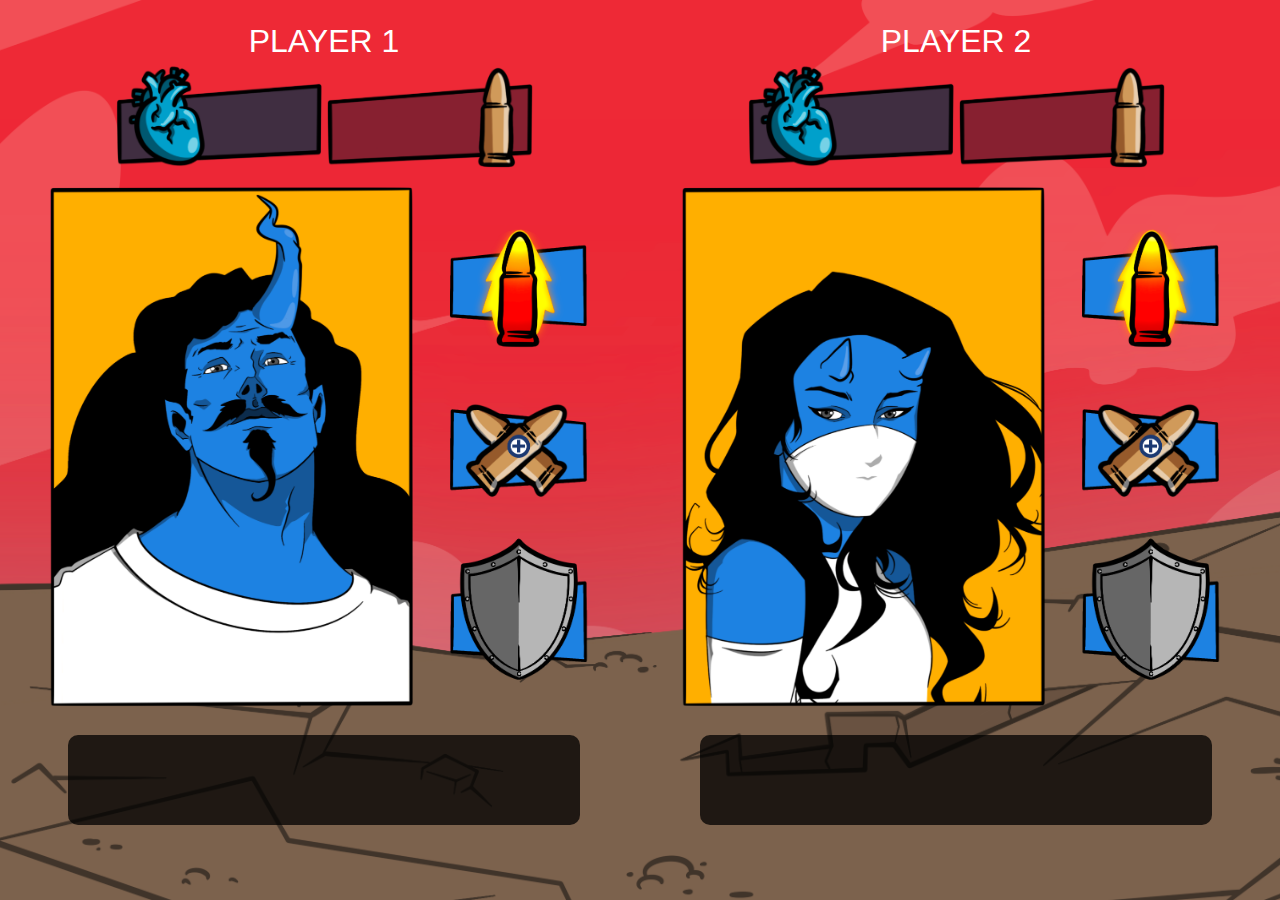
==== DemonDuel/DemonDuel.html @ 640f12e0 "Maquetado completo" ====
<!DOCTYPE html>
<html lang="en">
<head>
    <meta charset="UTF-8">
    <meta http-equiv="X-UA-Compatible" content="IE=edge">
    <meta name="viewport" content="width=device-width, initial-scale=1.0">
    <link rel="stylesheet" href="CSS/styles.css">
    <title>Document</title>
</head>
<body>
    <!-- <div id="pickCharacterBlock"> 
        <div class="pickCharacter"> 
            <div class="players"> 
                <div class="characters"> 
                    <p class="titlePlayer">PLAYER 1</p>
                    <img class="character" src="../Images/2_Character1.PNG" alt="Character 1">
                    <img class="character" src="../Images/2_Character2.PNG" alt="Character 2">
                    <img class="character" src="../Images/2_Character3.PNG" alt="Character 3">
                </div>
                
            </div> 
            <div class="players">
                <div class="characters"> 
                    <p class="titlePlayer">PLAYER 2</p>
                    <img class="character" src="../Images/2_Character1.PNG" alt="Character 1">
                    <img class="character" src="../Images/2_Character2.PNG" alt="Character 2">
                    <img class="character" src="../Images/2_Character3.PNG" alt="Character 3">
                </div>
            </div> 
        </div>
        <button class="goDuel" type="button" name="duel">DUEL</button>
    </div> -->
    
    <div id="duelBlock" class="duel"> 
        <div class = "playerBox"> 
            <div> 
                <p class="titlePlayerDuel">PLAYER 1</p>
            </div>
            <div class="propertiesDiv"> 
                <img class = "propertiesNow" src="../Images/3_PropertiesNow.PNG" alt="Player 1 Status">
            </div>
            <div class="flexDuel" >
                <div class="characterDiv"> 
                    <img class="characterDuel" src="../Images/3.1.1.PNG" alt="Player 1 Character">
                </div> 
                <div class="duelOptions">
                    <img class="duelButton" src="../Images/3_Fire.PNG" alt="Fire Button">
                    <img class="duelButton" src="../Images/3_Load.PNG" alt="Load Button">
                    <img class="duelButton" src="../Images/3_Shield.PNG" alt="Shield Button">
                </div> 
            </div>
            <div class="log" > 
            </div>
        </div>

        <div class = "playerBox">
            <div>
                <p class="titlePlayerDuel">PLAYER 2</p>
            </div>
            <div class="propertiesDiv">
                <img class="propertiesNow" src="../Images/3_PropertiesNow.PNG" alt="Player 2 Status">
            </div>
            <div class="flexDuel">
                <div class="characterDiv"> 
                    <img class="characterDuel" src="../Images/3.3.1.PNG" alt="Player 2 Character">
                </div> 
                <div class="duelOptions"> 
                    <img class="duelButton" src="../Images/3_Fire.PNG" alt="Fire Button">
                    <img class="duelButton" src="../Images/3_Load.PNG" alt="Load Button">
                    <img class="duelButton" src="../Images/3_Shield.PNG" alt="Shield Button">
                </div> 
            </div>
            <div class = "log"> 
            </div>
        </div>
    </div>
</body>
</html>
---- DemonDuel/CSS/styles.css ----
body {
    background-image: url("../../Images/DD_Duel_Screen.png");
    background-repeat: no-repeat;
    background-size: 100%;
    position: relative;
   }

.pickCharacter {
    display: flex;
    justify-content: space-around;
    align-items: center; 
    margin-top: 4%;
}   

.characters {
    display: flex;
    flex-direction: column;
    justify-content: space-around;
    background-color: rgba(220, 54, 54, 0.772);
    -webkit-box-shadow: 0px 0px 22px 0px rgba(0,0,0,0.75);
    -moz-box-shadow: 0px 0px 22px 0px rgba(0,0,0,0.75);
    box-shadow: 0px 0px 22px 0px rgba(0,0,0,0.75);
    padding-left: 10px;
    padding-right: 10px;
    padding-bottom: 10px;
    width: 80%;
    margin: auto;
    margin-bottom: 20px;
}

.titlePlayer {
    color: white;
    font-size: 150%;
    padding-top: 5%;
    margin: auto;
    font-family: Impact, Haettenschweiler, 'Arial Narrow Bold', sans-serif;
}

.character {
    width: 90%;
    margin: auto;
    height: auto;
    transition: all 0.2s ease-in-out;
}

.character:hover {
    transform: scale(1.1);
}

.character:active {
    transform: scale(0.9);
}

.goDuel {
    background-color: #3d2f40;
    color: white;
    width: 25vw;
    height: 5vh;
    margin-top: 2%;
    border-radius: 10px;
    font-family: Impact, Haettenschweiler, 'Arial Narrow Bold', sans-serif;
    font-size: 130%;
    text-decoration: none;
    margin: auto;
    margin-bottom: 20px;
    display: flex;
    justify-content: center;
    align-items: center;
    -webkit-box-shadow: 0px 0px 22px 0px rgba(255,255,255,1);
    -moz-box-shadow: 0px 0px 22px 0px rgba(255,255,255,1);
    box-shadow: 0px 0px 22px 0px rgba(255,255,255,1);
    transition: all 0.2s ease-in-out;
}

.goDuel:hover {
    transform: scale(1.1);
}

.goDuel:active {
    transform: scale(0.9);
}

.duel {
    display: flex;
    justify-content: center;
    align-items: center;
}

.playerBox {
    padding: 15px;
    /* border-right: 3px solid rgba(17, 46, 92, 0.547); */
}

.duelPlayer {
    display: flex;
    justify-content: center;
    align-items: center;
}

.titlePlayerDuel {
    color: white;
    font-size: 200%;
    text-align: center;
    margin: auto;
    font-family: Impact, Haettenschweiler, 'Arial Narrow Bold', sans-serif;
}

.propertiesDiv {
    display: flex;
    justify-content: center;
}

.propertiesNow {
    width: 35vw;
    height: auto;
    margin: auto;
    
}

.flexDuel {
    display: flex;
    justify-content: space-between;
    align-items: center; 
    margin: auto
}

.characterDiv {
    display: flex;
    justify-content: center;
}

.characterDuel {
    width: 90%;
    height: auto;
    margin-right: 0px;
}

.duelOptions{
    display: flex;
    flex-direction: column;
}

.duelButton {
    width: 85%;
    height: auto;
    transition: all 0.2s ease-in-out;
}

.duelButton:hover {
    transform: scale(1.1);
}

.duelButton:active {
    transform: scale(0.9);
}

.log {
    background-color: #000000bf;
    width: 40vw;
    height: 10vh;
    margin: auto;
    margin-top: 4%;
    margin-bottom: 7%;
    border-radius: 10px;
}
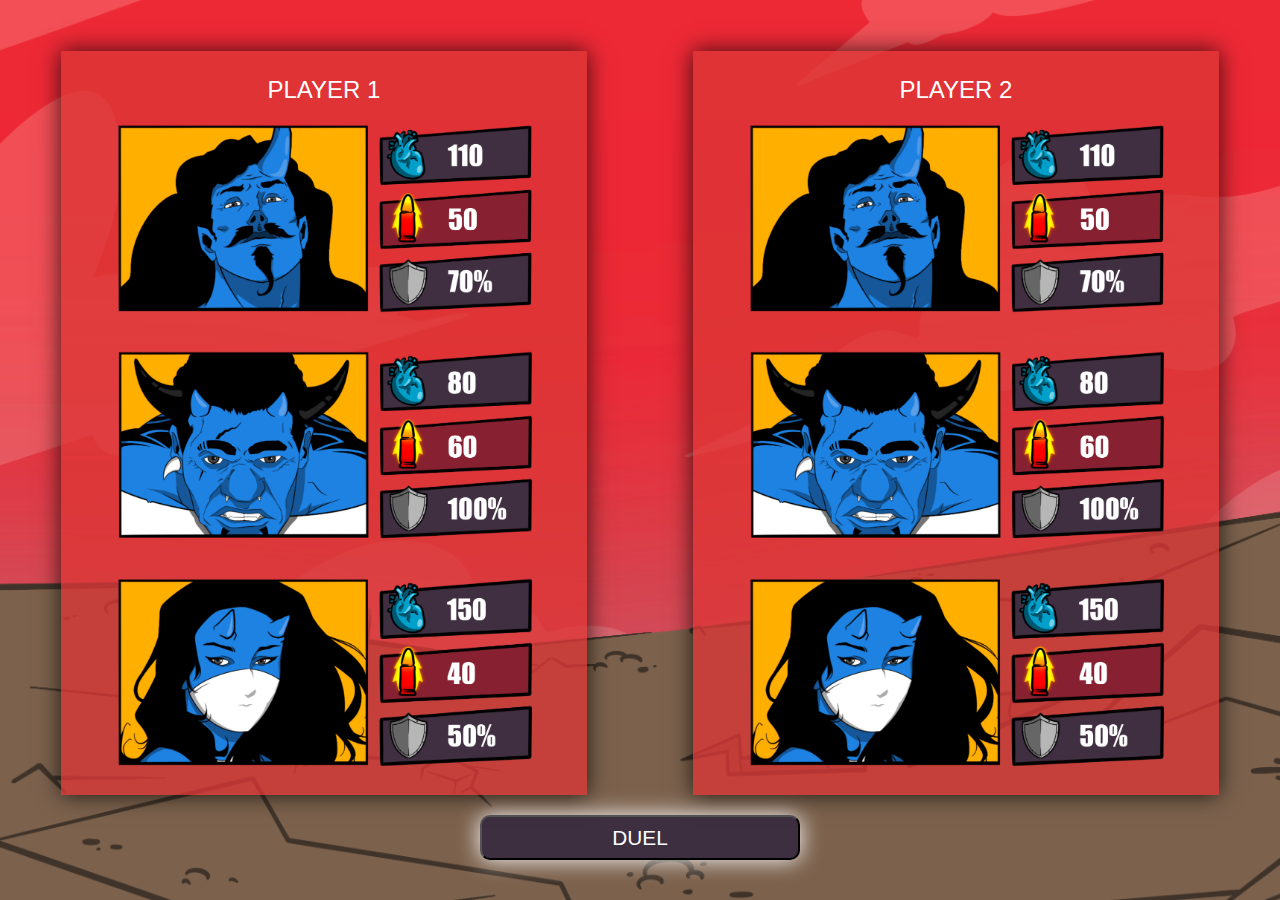
==== commit c648ba42: "maquetado completo + selector personaje depurado" ====
--- a/DemonDuel/DemonDuel.html
+++ b/DemonDuel/DemonDuel.html
@@ -7,31 +7,31 @@
     <link rel="stylesheet" href="CSS/styles.css">
     <title>Document</title>
 </head>
-<body>
-    <!-- <div id="pickCharacterBlock"> 
+<body id="bodyBlock">
+    <div id="pickCharacterBlock"> 
         <div class="pickCharacter"> 
             <div class="players"> 
                 <div class="characters"> 
                     <p class="titlePlayer">PLAYER 1</p>
-                    <img class="character" src="../Images/2_Character1.PNG" alt="Character 1">
-                    <img class="character" src="../Images/2_Character2.PNG" alt="Character 2">
-                    <img class="character" src="../Images/2_Character3.PNG" alt="Character 3">
+                    <img id="demon1P1" class="character" src="../Images/2_Character1.PNG" alt="Character 1">
+                    <img id="demon2P1" class="character" src="../Images/2_Character2.PNG" alt="Character 2">
+                    <img id="demon3P1" class="character" src="../Images/2_Character3.PNG" alt="Character 3">
                 </div>
                 
             </div> 
             <div class="players">
                 <div class="characters"> 
                     <p class="titlePlayer">PLAYER 2</p>
-                    <img class="character" src="../Images/2_Character1.PNG" alt="Character 1">
-                    <img class="character" src="../Images/2_Character2.PNG" alt="Character 2">
-                    <img class="character" src="../Images/2_Character3.PNG" alt="Character 3">
+                    <img id="demon1P2" class="character" src="../Images/2_Character1.PNG" alt="Character 1">
+                    <img id="demon2P2" class="character" src="../Images/2_Character2.PNG" alt="Character 2">
+                    <img id="demon3P2" class="character" src="../Images/2_Character3.PNG" alt="Character 3">
                 </div>
             </div> 
         </div>
-        <button class="goDuel" type="button" name="duel">DUEL</button>
-    </div> -->
+        <button id="goDuel" class="goDuel" type="button" name="duel">DUEL</button>
+    </div>
     
-    <div id="duelBlock" class="duel"> 
+    <!-- <div id="duelBlock" class="duel"> 
         <div class = "playerBox"> 
             <div> 
                 <p class="titlePlayerDuel">PLAYER 1</p>
@@ -41,7 +41,7 @@
             </div>
             <div class="flexDuel" >
                 <div class="characterDiv"> 
-                    <img class="characterDuel" src="../Images/3.1.1.PNG" alt="Player 1 Character">
+                    <img id="imgDemonPlayer1" class="characterDuel" src="../Images/3.1.1.PNG" alt="Player 1 Character">
                 </div> 
                 <div class="duelOptions">
                     <img class="duelButton" src="../Images/3_Fire.PNG" alt="Fire Button">
@@ -62,7 +62,7 @@
             </div>
             <div class="flexDuel">
                 <div class="characterDiv"> 
-                    <img class="characterDuel" src="../Images/3.3.1.PNG" alt="Player 2 Character">
+                    <img id="imgDemonPlayer2" class="characterDuel" src="../Images/3.1.1.PNG" alt="Player 2 Character">
                 </div> 
                 <div class="duelOptions"> 
                     <img class="duelButton" src="../Images/3_Fire.PNG" alt="Fire Button">
@@ -73,6 +73,7 @@
             <div class = "log"> 
             </div>
         </div>
-    </div>
+    </div> -->
+    <script src="/DemonDuel/JS/javascript.js"></script>
 </body>
 </html>--- a/DemonDuel/CSS/styles.css
+++ b/DemonDuel/CSS/styles.css
@@ -41,6 +41,12 @@
     margin: auto;
     height: auto;
     transition: all 0.2s ease-in-out;
+}
+
+.characterSelected {
+    -webkit-box-shadow: 0px 0px 22px 0px rgba(255,255,255,1);
+    -moz-box-shadow: 0px 0px 22px 0px rgba(255,255,255,1);
+    box-shadow: 0px 0px 22px 0px rgba(255,255,255,1);
 }
 
 .character:hover {
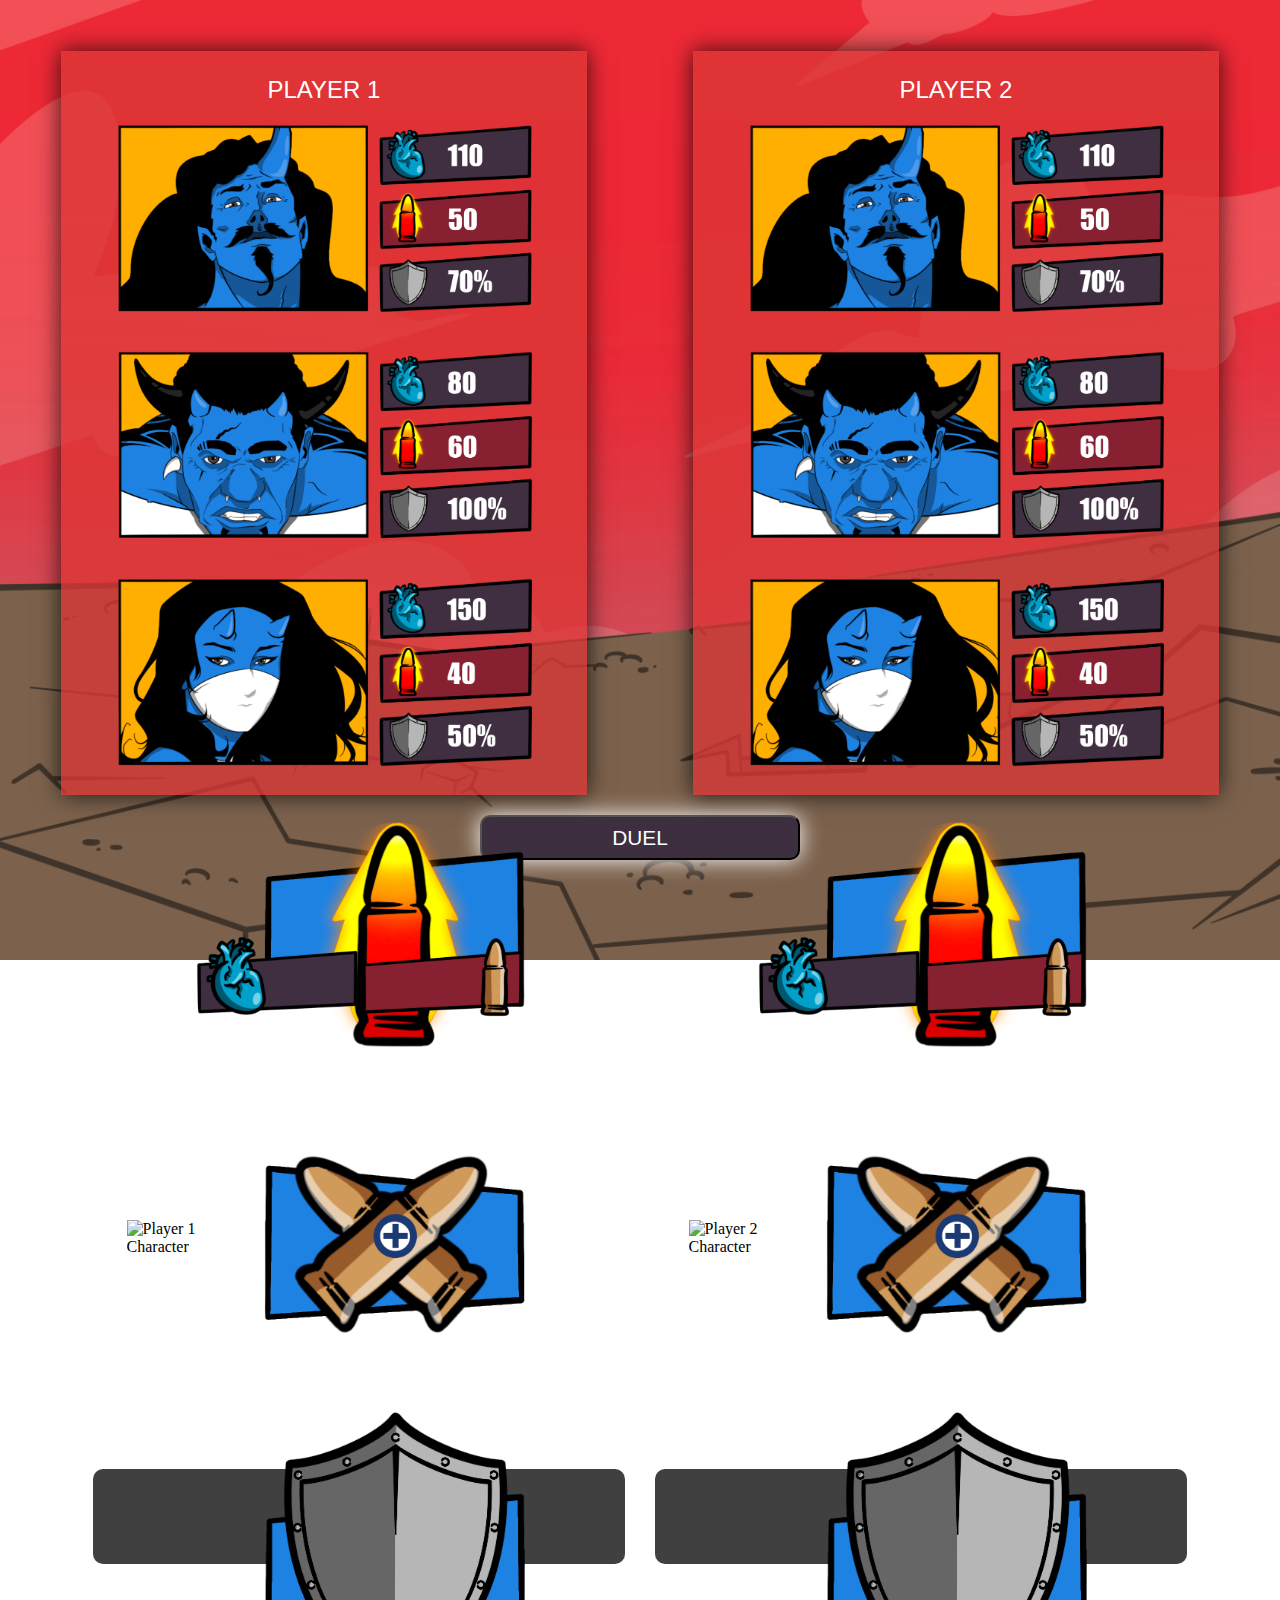
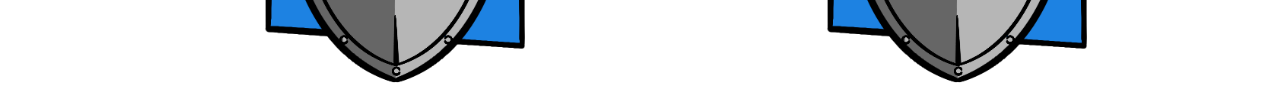
==== commit 434a1b26: "MVP - code depu." ====
--- a/DemonDuel/DemonDuel.html
+++ b/DemonDuel/DemonDuel.html
@@ -1,79 +1,152 @@
 <!DOCTYPE html>
 <html lang="en">
-<head>
-    <meta charset="UTF-8">
-    <meta http-equiv="X-UA-Compatible" content="IE=edge">
-    <meta name="viewport" content="width=device-width, initial-scale=1.0">
-    <link rel="stylesheet" href="CSS/styles.css">
+  <head>
+    <meta charset="UTF-8" />
+    <meta http-equiv="X-UA-Compatible" content="IE=edge" />
+    <meta name="viewport" content="width=device-width, initial-scale=1.0" />
+    <link rel="stylesheet" href="CSS/styles.css" />
     <title>Document</title>
-</head>
-<body id="bodyBlock">
-    <div id="pickCharacterBlock"> 
-        <div class="pickCharacter"> 
-            <div class="players"> 
-                <div class="characters"> 
-                    <p class="titlePlayer">PLAYER 1</p>
-                    <img id="demon1P1" class="character" src="../Images/2_Character1.PNG" alt="Character 1">
-                    <img id="demon2P1" class="character" src="../Images/2_Character2.PNG" alt="Character 2">
-                    <img id="demon3P1" class="character" src="../Images/2_Character3.PNG" alt="Character 3">
-                </div>
-                
-            </div> 
-            <div class="players">
-                <div class="characters"> 
-                    <p class="titlePlayer">PLAYER 2</p>
-                    <img id="demon1P2" class="character" src="../Images/2_Character1.PNG" alt="Character 1">
-                    <img id="demon2P2" class="character" src="../Images/2_Character2.PNG" alt="Character 2">
-                    <img id="demon3P2" class="character" src="../Images/2_Character3.PNG" alt="Character 3">
-                </div>
-            </div> 
+  </head>
+  <body id="bodyBlock">
+    <div id="pickCharacterBlock">
+      <div class="pickCharacter">
+        <div class="players">
+          <div class="characters">
+            <p class="titlePlayer">PLAYER 1</p>
+            <img
+              id="demon1P1"
+              class="character"
+              src="../Images/2_Character1.PNG"
+              alt="Character 1"
+            />
+            <img
+              id="demon2P1"
+              class="character"
+              src="../Images/2_Character2.PNG"
+              alt="Character 2"
+            />
+            <img
+              id="demon3P1"
+              class="character"
+              src="../Images/2_Character3.PNG"
+              alt="Character 3"
+            />
+          </div>
         </div>
-        <button id="goDuel" class="goDuel" type="button" name="duel">DUEL</button>
+        <div class="players">
+          <div class="characters">
+            <p class="titlePlayer">PLAYER 2</p>
+            <img
+              id="demon1P2"
+              class="character"
+              src="../Images/2_Character1.PNG"
+              alt="Character 1"
+            />
+            <img
+              id="demon2P2"
+              class="character"
+              src="../Images/2_Character2.PNG"
+              alt="Character 2"
+            />
+            <img
+              id="demon3P2"
+              class="character"
+              src="../Images/2_Character3.PNG"
+              alt="Character 3"
+            />
+          </div>
+        </div>
+      </div>
+      <button id="goDuel" class="goDuel" type="button" name="duel">DUEL</button>
     </div>
-    
-    <!-- <div id="duelBlock" class="duel"> 
-        <div class = "playerBox"> 
-            <div> 
-                <p class="titlePlayerDuel">PLAYER 1</p>
-            </div>
-            <div class="propertiesDiv"> 
-                <img class = "propertiesNow" src="../Images/3_PropertiesNow.PNG" alt="Player 1 Status">
-            </div>
-            <div class="flexDuel" >
-                <div class="characterDiv"> 
-                    <img id="imgDemonPlayer1" class="characterDuel" src="../Images/3.1.1.PNG" alt="Player 1 Character">
-                </div> 
-                <div class="duelOptions">
-                    <img class="duelButton" src="../Images/3_Fire.PNG" alt="Fire Button">
-                    <img class="duelButton" src="../Images/3_Load.PNG" alt="Load Button">
-                    <img class="duelButton" src="../Images/3_Shield.PNG" alt="Shield Button">
-                </div> 
-            </div>
-            <div class="log" > 
-            </div>
+
+    <div id="duelBlock" class="duel">
+      <div class="playerBox">
+        <div>
+          <p class="titlePlayerDuel">PLAYER 1</p>
         </div>
+        <div class="propertiesDiv">
+          <p id="healthP1" class="propertiesStyle"></p>
+          <p id="ammoP1" class="propertiesStyle"></p>
+        </div>
+        <div class="flexDuel">
+          <div class="characterDiv">
+            <img
+              id="imgDemonPlayer1"
+              class="characterDuel"
+              src=""
+              alt="Player 1 Character"
+            />
+          </div>
+          <div class="duelOptions">
+            <img
+              id="fireP1"
+              class="duelButton"
+              src="../Images/3_Fire.PNG"
+              alt="Fire Button"
+            />
+            <img
+              id="loadP1"
+              class="duelButton"
+              src="../Images/3_Load.PNG"
+              alt="Load Button"
+            />
+            <img
+              id="shieldP1"
+              class="duelButton"
+              src="../Images/3_Shield.PNG"
+              alt="Shield Button"
+            />
+          </div>
+        </div>
+        <div class="log">
+          <p id="logP1" class="logStyles"></p>
+        </div>
+      </div>
 
-        <div class = "playerBox">
-            <div>
-                <p class="titlePlayerDuel">PLAYER 2</p>
-            </div>
-            <div class="propertiesDiv">
-                <img class="propertiesNow" src="../Images/3_PropertiesNow.PNG" alt="Player 2 Status">
-            </div>
-            <div class="flexDuel">
-                <div class="characterDiv"> 
-                    <img id="imgDemonPlayer2" class="characterDuel" src="../Images/3.1.1.PNG" alt="Player 2 Character">
-                </div> 
-                <div class="duelOptions"> 
-                    <img class="duelButton" src="../Images/3_Fire.PNG" alt="Fire Button">
-                    <img class="duelButton" src="../Images/3_Load.PNG" alt="Load Button">
-                    <img class="duelButton" src="../Images/3_Shield.PNG" alt="Shield Button">
-                </div> 
-            </div>
-            <div class = "log"> 
-            </div>
+      <div class="playerBox">
+        <div>
+          <p class="titlePlayerDuel">PLAYER 2</p>
         </div>
-    </div> -->
-    <script src="/DemonDuel/JS/javascript.js"></script>
-</body>
-</html>+        <div class="propertiesDiv">
+          <p id="healthP2" class="propertiesStyle"></p>
+          <p id="ammoP2" class="propertiesStyle"></p>
+        </div>
+        <div class="flexDuel">
+          <div class="characterDiv">
+            <img
+              id="imgDemonPlayer2"
+              class="characterDuel"
+              src=""
+              alt="Player 2 Character"
+            />
+          </div>
+          <div class="duelOptions">
+            <img
+              id="fireP2"
+              class="duelButton"
+              src="../Images/3_Fire.PNG"
+              alt="Fire Button"
+            />
+            <img
+              id="loadP2"
+              class="duelButton"
+              src="../Images/3_Load.PNG"
+              alt="Load Button"
+            />
+            <img
+              id="shieldP2"
+              class="duelButton"
+              src="../Images/3_Shield.PNG"
+              alt="Shield Button"
+            />
+          </div>
+        </div>
+        <div class="log">
+          <p id="logP2" class="logStyles"></p>
+        </div>
+      </div>
+    </div>
+    <script src="/DemonDuel_Game/DemonDuel/JS/javascript.js"></script>
+  </body>
+</html>
--- a/DemonDuel/CSS/styles.css
+++ b/DemonDuel/CSS/styles.css
@@ -94,7 +94,7 @@
 
 .playerBox {
     padding: 15px;
-    /* border-right: 3px solid rgba(17, 46, 92, 0.547); */
+    margin-bottom: 0px;
 }
 
 .duelPlayer {
@@ -111,23 +111,48 @@
     font-family: Impact, Haettenschweiler, 'Arial Narrow Bold', sans-serif;
 }
 
+.propertiesStyle {
+    color: white;
+    font-size: 180%;
+    font-family: Impact, Haettenschweiler, 'Arial Narrow Bold', sans-serif;
+    padding-bottom: 20px;
+    padding-top: 5px;
+}
+
 .propertiesDiv {
-    display: flex;
-    justify-content: center;
+    background-image: url(../../Images/3_PropertiesNow.PNG);
+    background-size: 100%;
+    background-repeat: no-repeat;
+    position: relative;
+    width: 35vw;
+    height: 10vh;
+    min-width:248px;
+    min-height: 58px;
+    max-width:351px;
+    min-height: 82px;
+    margin: auto;
+    margin-top: 0%;
+    margin-bottom: 1%;
+    display: flex;
+    flex-direction: row;
+    justify-content: space-evenly;
+    /* align-items: center; --->  REPLANTEAR SI ES POSIBLE ADAPTAR*/ 
+    
 }
 
 .propertiesNow {
     width: 35vw;
     height: auto;
-    margin: auto;
-    
+    /* margin: auto; */
 }
 
 .flexDuel {
     display: flex;
     justify-content: space-between;
     align-items: center; 
-    margin: auto
+    margin: auto;
+    max-width: 477px;
+    max-height: 420px;
 }
 
 .characterDiv {
@@ -166,8 +191,20 @@
     height: 10vh;
     margin: auto;
     margin-top: 4%;
-    margin-bottom: 7%;
+    margin-bottom: 0px;
     border-radius: 10px;
+    padding-left: 10px;
+    padding-right: 10px;
+    padding-top: 5px;
+}
+
+.logStyles {
+    color: rgba(255, 255, 255, 0.85);
+    font-size: 120%;
+    font-family: Impact, Haettenschweiler, 'Arial Narrow Bold', sans-serif;
+    padding-bottom: 20px;
+    padding-top: 5px;
+    text-align: center;
 }
 
 
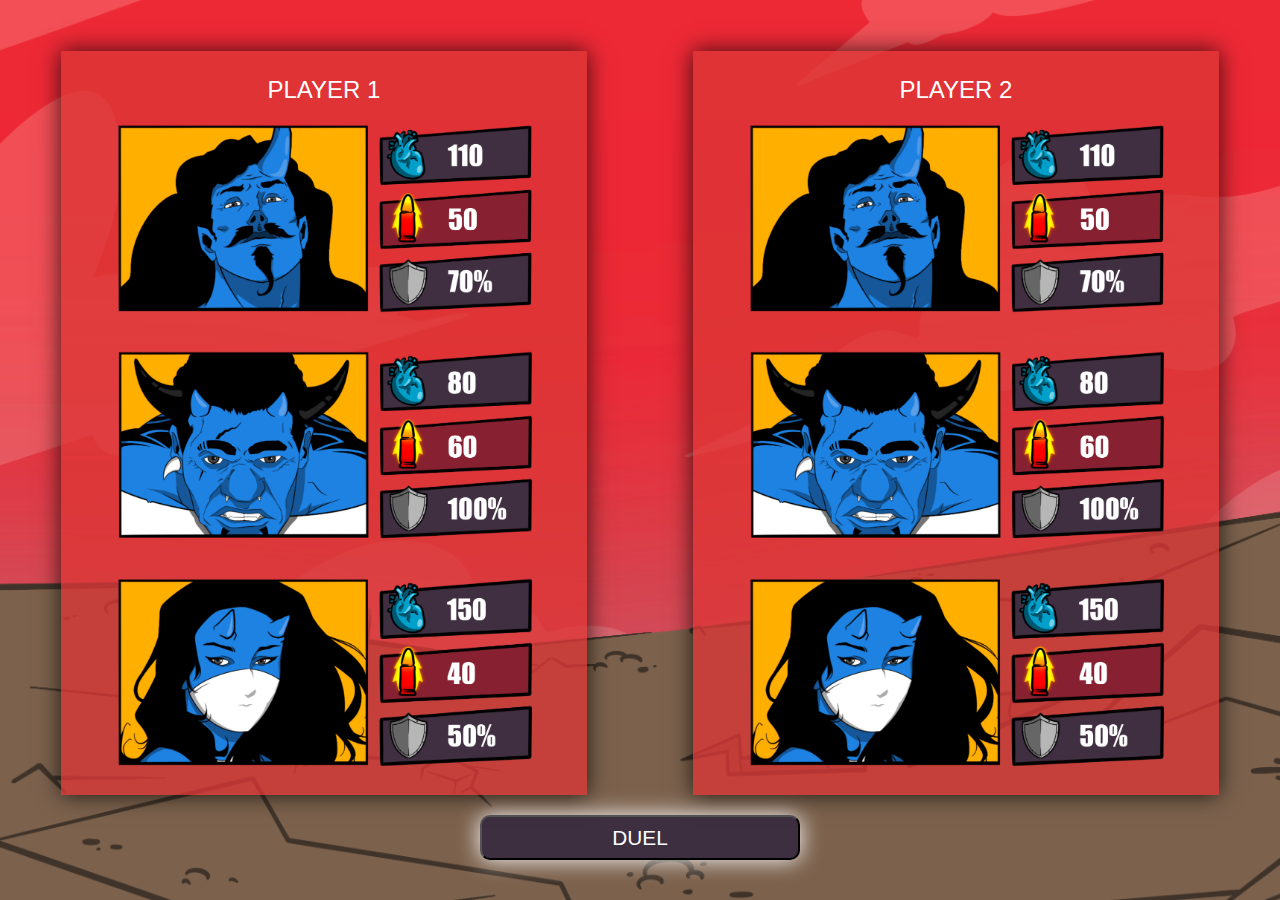
==== commit 75b09be5: "links SM added" ====
--- a/DemonDuel/DemonDuel.html
+++ b/DemonDuel/DemonDuel.html
@@ -147,6 +147,6 @@
         </div>
       </div>
     </div>
-    <script src="/DemonDuel_Game/DemonDuel/JS/javascript.js"></script>
+    <script src="/DemonDuel/JS/javascript.js"></script>
   </body>
 </html>
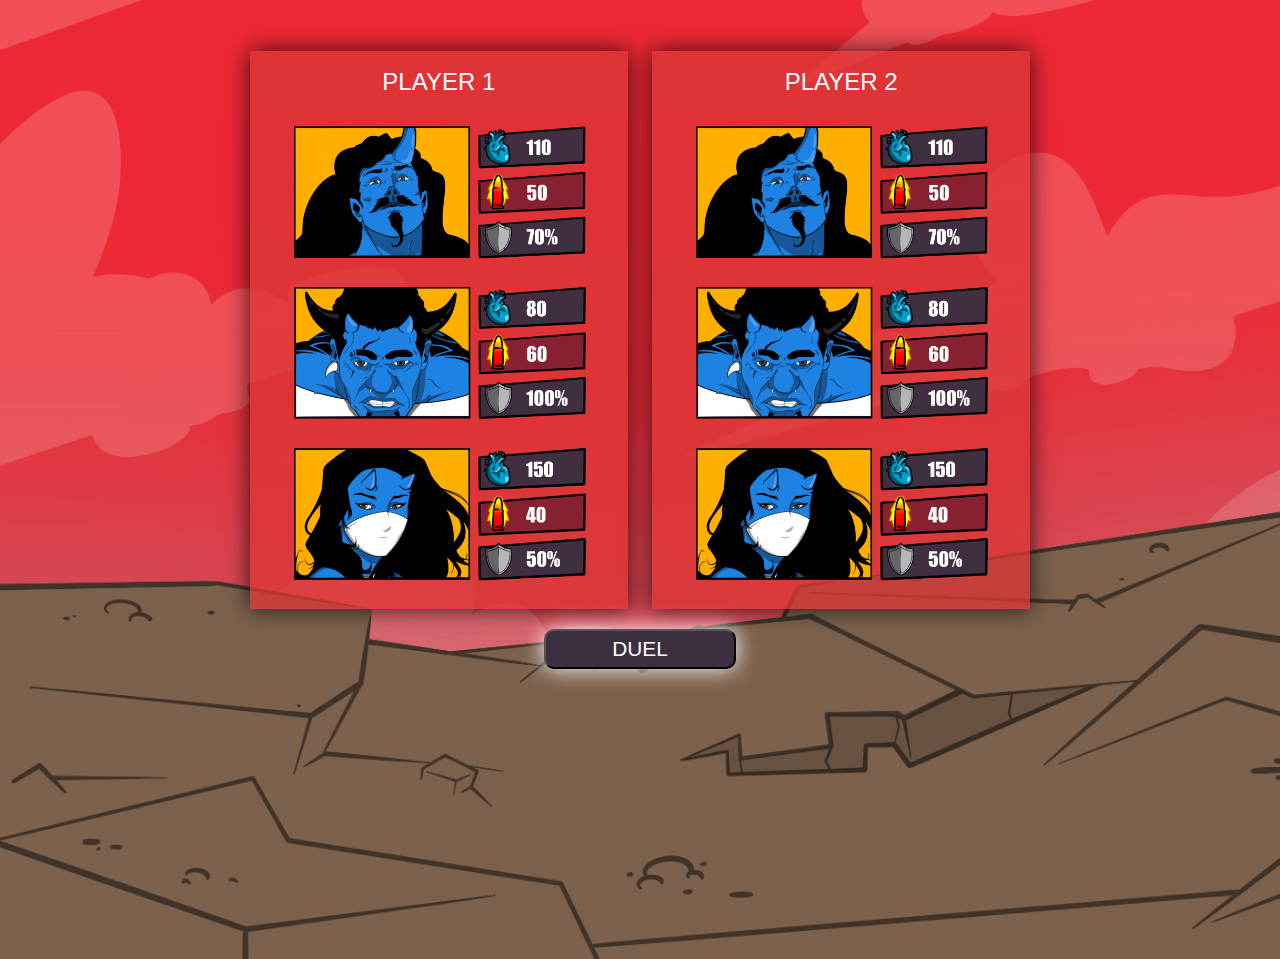
==== commit 183f5d1c: "game responsive" ====
--- a/DemonDuel/DemonDuel.html
+++ b/DemonDuel/DemonDuel.html
@@ -57,7 +57,9 @@
           </div>
         </div>
       </div>
-      <button id="goDuel" class="goDuel" type="button" name="duel">DUEL</button>
+      <div class="goDuelButtDiv">
+        <button id="goDuel" class="goDuel" type="button" name="duel">DUEL</button>
+      </div>
     </div>
 
     <div id="duelBlock" class="duel">
@@ -147,6 +149,6 @@
         </div>
       </div>
     </div>
-    <script src="/DemonDuel/JS/javascript.js"></script>
+    <script src="JS/javascript.js"></script>
   </body>
 </html>
--- a/DemonDuel/CSS/styles.css
+++ b/DemonDuel/CSS/styles.css
@@ -1,211 +1,426 @@
-body {
-    background-image: url("../../Images/DD_Duel_Screen.png");
-    background-repeat: no-repeat;
-    background-size: 100%;
-    position: relative;
-   }
-
-.pickCharacter {
-    display: flex;
-    justify-content: space-around;
-    align-items: center; 
-    margin-top: 4%;
-}   
-
-.characters {
-    display: flex;
-    flex-direction: column;
-    justify-content: space-around;
-    background-color: rgba(220, 54, 54, 0.772);
-    -webkit-box-shadow: 0px 0px 22px 0px rgba(0,0,0,0.75);
-    -moz-box-shadow: 0px 0px 22px 0px rgba(0,0,0,0.75);
-    box-shadow: 0px 0px 22px 0px rgba(0,0,0,0.75);
-    padding-left: 10px;
-    padding-right: 10px;
-    padding-bottom: 10px;
-    width: 80%;
-    margin: auto;
-    margin-bottom: 20px;
+/* SMALL SCREEN */
+@media screen and (max-width:480px){
+    body {
+        background-image: url("../../Images/DD_Duel_Screen.png");
+        background-repeat: no-repeat;
+        background-size: 100%;
+        background-size: cover;
+        height: 100vh;
+        max-width: 100%;
+        overflow-x: hidden;
+       }
+
+    .pickCharacter {
+        display: flex;
+        justify-content: space-around;
+        align-items: center; 
+        flex-wrap: wrap;
+        flex-direction: column; 
+        padding-top: 20px;
+    }   
+    
+    .characters {
+        display: flex;
+        flex-direction: column;
+        justify-content: space-around;
+        background-color: rgba(220, 54, 54, 0.772);
+        -webkit-box-shadow: 0px 0px 22px 0px rgba(0,0,0,0.75);
+        -moz-box-shadow: 0px 0px 22px 0px rgba(0,0,0,0.75);
+        box-shadow: 0px 0px 22px 0px rgba(0,0,0,0.75);
+        padding: 5px 10px 10px 10px;
+        width: 57%;
+        margin: auto;
+        margin-bottom: 20px;
+    }
+    
+    .titlePlayer {
+        color: white;
+        font-size: 150%;
+        padding-top: 5%;
+        padding-bottom: 15px;
+        margin: auto;
+        font-family: Impact, Haettenschweiler, 'Arial Narrow Bold', sans-serif;
+    }
+    
+    .character {
+        width: 90%;
+        margin: auto;
+        height: auto;
+        transition: all 0.2s ease-in-out;
+    }
+    
+    .characterSelected {
+        -webkit-box-shadow: 0px 0px 22px 0px rgba(255,255,255,1);
+        -moz-box-shadow: 0px 0px 22px 0px rgba(255,255,255,1);
+        box-shadow: 0px 0px 22px 0px rgba(255,255,255,1);
+    }
+    
+    .character:hover {
+        transform: scale(1.1);
+    }
+    
+    .character:active {
+        transform: scale(0.9);
+    }
+    
+    .goDuel {
+        background-color: #3d2f40;
+        color: white;
+        width: 25vw;
+        height: 5vh;
+        margin-top: 2%;
+        border-radius: 10px;
+        font-family: Impact, Haettenschweiler, 'Arial Narrow Bold', sans-serif;
+        font-size: 130%;
+        text-decoration: none;
+        margin: auto;
+        margin-bottom: 20px;
+        display: flex;
+        justify-content: center;
+        align-items: center;
+        -webkit-box-shadow: 0px 0px 22px 0px rgba(255,255,255,1);
+        -moz-box-shadow: 0px 0px 22px 0px rgba(255,255,255,1);
+        box-shadow: 0px 0px 22px 0px rgba(255,255,255,1);
+        transition: all 0.2s ease-in-out;
+    }
+    
+    .goDuel:hover {
+        transform: scale(1.1);
+    }
+    
+    .goDuel:active {
+        transform: scale(0.9);
+    }
+    
+
+    /* DUEL SCREEN */
+    .duel {
+        display: flex;
+        justify-content: center;
+        align-items: center;
+        flex-direction: column;
+        padding-top: 10px;
+    }
+    
+    .playerBox {
+        padding: 15px;
+        width: 90vw;
+    }
+    
+    .duelPlayer {
+        display: flex;
+        justify-content: center;
+        align-items: center;
+    }
+    
+    .titlePlayerDuel {
+        color: white;
+        font-size: 170%;
+        text-align: center;
+        margin: auto;
+        font-family: Impact, Haettenschweiler, 'Arial Narrow Bold', sans-serif;
+    }
+    
+    .propertiesStyle {
+        color: white;
+        font-size: 145%;
+        margin: 20px;
+        font-family: Impact, Haettenschweiler, 'Arial Narrow Bold', sans-serif;
+    }
+    
+    .propertiesDiv {
+        background-image: url(../../Images/3_PropertiesNow.PNG);
+        background-size: 100%;
+        background-repeat: no-repeat;
+        position: relative;
+        width:248px;
+        display: flex;
+        flex-direction: row;
+        justify-content: space-evenly;
+        margin: auto;
+    }
+    
+    .propertiesNow {
+        width: 20vw;
+        height: auto;
+        /* margin: auto; */
+    }
+    
+    .flexDuel {
+        display: flex;
+        justify-content: space-between;
+        align-items: center; 
+        margin: auto;
+        margin-bottom: 5px;
+        width: 65vw;
+    }
+    
+    .characterDiv {
+        display: flex;
+        justify-content: center;
+    }
+    
+    .characterDuel {
+        width: 90%;
+        height: auto;
+        margin-right: 0px;
+    }
+    
+    .duelOptions{
+        display: flex;
+        flex-direction: column;
+    }
+    
+    .duelButton {
+        width: 85%;
+        height: auto;
+        transition: all 0.2s ease-in-out;
+    }
+    
+    .duelButton:hover {
+        transform: scale(1.1);
+    }
+    
+    .duelButton:active {
+        transform: scale(0.9);
+    }
+    
+    .log {
+        background-color: #000000bf;
+        width: 70vw;
+        height: 5vh;
+        border-radius: 10px;
+        padding: 10px;
+        margin: auto;
+    }
+    
+    .logStyles {
+        color: rgba(255, 255, 255, 0.85);
+        font-size: 100%;
+        font-family: Impact, Haettenschweiler, 'Arial Narrow Bold', sans-serif;
+        margin: auto;
+        text-align: center;
+        padding: 5px;
+    }
 }
 
-.titlePlayer {
-    color: white;
-    font-size: 150%;
-    padding-top: 5%;
-    margin: auto;
-    font-family: Impact, Haettenschweiler, 'Arial Narrow Bold', sans-serif;
+
+/* STANDARD SCREEN */
+@media screen and (min-width:481px){
+    body {
+        background-image: url("../../Images/DD_Duel_Screen.png");
+        background-repeat: no-repeat;
+        background-size: 100%;
+        background-size: cover;
+        height: 100vh;
+       }
+    
+    .pickCharacterBlock{
+        display: flex;
+        justify-content: center;
+        flex-direction: column; 
+    }
+    
+    .pickCharacter {
+        display: flex;
+        justify-content: center;
+        align-items: center; 
+        margin-top: 4%;
+    }   
+    
+    .characters {
+        display: flex;
+        flex-direction: column;
+        justify-content: space-around;
+        background-color: rgba(220, 54, 54, 0.772);
+        -webkit-box-shadow: 0px 0px 22px 0px rgba(0,0,0,0.75);
+        -moz-box-shadow: 0px 0px 22px 0px rgba(0,0,0,0.75);
+        box-shadow: 0px 0px 22px 0px rgba(0,0,0,0.75);
+        padding: 0px 10px 15px;
+        width: 28vw;
+        margin-right: 12px;
+        margin-left: 12px;
+        margin-bottom: 20px;
+    }
+    
+    .titlePlayer {
+        color: white;
+        font-size: 150%;
+        padding-top: 5%;
+        padding-bottom: 15px;
+        margin: auto;
+        font-family: Impact, Haettenschweiler, 'Arial Narrow Bold', sans-serif;
+    }
+    
+    .character {
+        width: 90%;
+        margin: auto;
+        height: auto;
+        transition: all 0.2s ease-in-out;
+    }
+    
+    .characterSelected {
+        -webkit-box-shadow: 0px 0px 22px 0px rgba(255,255,255,1);
+        -moz-box-shadow: 0px 0px 22px 0px rgba(255,255,255,1);
+        box-shadow: 0px 0px 22px 0px rgba(255,255,255,1);
+    }
+    
+    .character:hover {
+        transform: scale(1.1);
+    }
+    
+    .character:active {
+        transform: scale(0.9);
+    }
+    .goDuelButtDiv{
+        text-align: center;
+    }
+    .goDuel {
+        background-color: #3d2f40;
+        padding: 6px;
+        color: white;
+        width: 15vw;
+        border-radius: 10px;
+        font-family: Impact, Haettenschweiler, 'Arial Narrow Bold', sans-serif;
+        font-size: 130%;
+        text-decoration: none;
+        -webkit-box-shadow: 0px 0px 22px 0px rgba(255,255,255,1);
+        -moz-box-shadow: 0px 0px 22px 0px rgba(255,255,255,1);
+        box-shadow: 0px 0px 22px 0px rgba(255,255,255,1);
+        transition: all 0.2s ease-in-out;
+    }
+    
+    .goDuel:hover {
+        transform: scale(1.1);
+    }
+    
+    .goDuel:active {
+        transform: scale(0.9);
+    }
+    
+    .duel {
+        display: flex;
+        justify-content: center;
+        align-items: center;
+    }
+    
+    .playerBox {
+        padding: 15px;
+        margin-bottom: 0px;
+    }
+    
+    .duelPlayer {
+        display: flex;
+        justify-content: center;
+        align-items: center;
+    }
+    
+    .titlePlayerDuel {
+        color: white;
+        font-size: 200%;
+        text-align: center;
+        margin: auto;
+        font-family: Impact, Haettenschweiler, 'Arial Narrow Bold', sans-serif;
+    }
+    
+    .propertiesStyle {
+        color: white;
+        font-size: 180%;
+        font-family: Impact, Haettenschweiler, 'Arial Narrow Bold', sans-serif;
+        padding-bottom: 20px;
+        padding-top: 5px;
+    }
+    
+    .propertiesDiv {
+        background-image: url(../../Images/3_PropertiesNow.PNG);
+        background-size: 100%;
+        background-repeat: no-repeat;
+        position: relative;
+        width: 35vw;
+        height: 10vh;
+        min-width:248px;
+        min-height: 58px;
+        max-width:351px;
+        min-height: 82px;
+        margin: auto;
+        margin-top: 0%;
+        margin-bottom: 1%;
+        display: flex;
+        flex-direction: row;
+        justify-content: space-evenly;
+        /* align-items: center; --->  REPLANTEAR SI ES POSIBLE ADAPTAR*/ 
+        
+    }
+    
+    .propertiesNow {
+        width: 35vw;
+        height: auto;
+        /* margin: auto; */
+    }
+    
+    .flexDuel {
+        display: flex;
+        justify-content: space-between;
+        align-items: center; 
+        margin: auto;
+        max-width: 477px;
+        max-height: 420px;
+    }
+    
+    .characterDiv {
+        display: flex;
+        justify-content: center;
+    }
+    
+    .characterDuel {
+        width: 90%;
+        height: auto;
+        margin-right: 0px;
+    }
+    
+    .duelOptions{
+        display: flex;
+        flex-direction: column;
+    }
+    
+    .duelButton {
+        width: 85%;
+        height: auto;
+        transition: all 0.2s ease-in-out;
+    }
+    
+    .duelButton:hover {
+        transform: scale(1.1);
+    }
+    
+    .duelButton:active {
+        transform: scale(0.9);
+    }
+    
+    .log {
+        background-color: #000000bf;
+        width: 40vw;
+        height: 10vh;
+        margin: auto;
+        margin-top: 4%;
+        margin-bottom: 0px;
+        border-radius: 10px;
+        padding-left: 10px;
+        padding-right: 10px;
+        padding-top: 5px;
+    }
+    
+    .logStyles {
+        color: rgba(255, 255, 255, 0.85);
+        font-size: 120%;
+        font-family: Impact, Haettenschweiler, 'Arial Narrow Bold', sans-serif;
+        padding-bottom: 20px;
+        padding-top: 5px;
+        text-align: center;
+    }
 }
 
-.character {
-    width: 90%;
-    margin: auto;
-    height: auto;
-    transition: all 0.2s ease-in-out;
-}
-
-.characterSelected {
-    -webkit-box-shadow: 0px 0px 22px 0px rgba(255,255,255,1);
-    -moz-box-shadow: 0px 0px 22px 0px rgba(255,255,255,1);
-    box-shadow: 0px 0px 22px 0px rgba(255,255,255,1);
-}
-
-.character:hover {
-    transform: scale(1.1);
-}
-
-.character:active {
-    transform: scale(0.9);
-}
-
-.goDuel {
-    background-color: #3d2f40;
-    color: white;
-    width: 25vw;
-    height: 5vh;
-    margin-top: 2%;
-    border-radius: 10px;
-    font-family: Impact, Haettenschweiler, 'Arial Narrow Bold', sans-serif;
-    font-size: 130%;
-    text-decoration: none;
-    margin: auto;
-    margin-bottom: 20px;
-    display: flex;
-    justify-content: center;
-    align-items: center;
-    -webkit-box-shadow: 0px 0px 22px 0px rgba(255,255,255,1);
-    -moz-box-shadow: 0px 0px 22px 0px rgba(255,255,255,1);
-    box-shadow: 0px 0px 22px 0px rgba(255,255,255,1);
-    transition: all 0.2s ease-in-out;
-}
-
-.goDuel:hover {
-    transform: scale(1.1);
-}
-
-.goDuel:active {
-    transform: scale(0.9);
-}
-
-.duel {
-    display: flex;
-    justify-content: center;
-    align-items: center;
-}
-
-.playerBox {
-    padding: 15px;
-    margin-bottom: 0px;
-}
-
-.duelPlayer {
-    display: flex;
-    justify-content: center;
-    align-items: center;
-}
-
-.titlePlayerDuel {
-    color: white;
-    font-size: 200%;
-    text-align: center;
-    margin: auto;
-    font-family: Impact, Haettenschweiler, 'Arial Narrow Bold', sans-serif;
-}
-
-.propertiesStyle {
-    color: white;
-    font-size: 180%;
-    font-family: Impact, Haettenschweiler, 'Arial Narrow Bold', sans-serif;
-    padding-bottom: 20px;
-    padding-top: 5px;
-}
-
-.propertiesDiv {
-    background-image: url(../../Images/3_PropertiesNow.PNG);
-    background-size: 100%;
-    background-repeat: no-repeat;
-    position: relative;
-    width: 35vw;
-    height: 10vh;
-    min-width:248px;
-    min-height: 58px;
-    max-width:351px;
-    min-height: 82px;
-    margin: auto;
-    margin-top: 0%;
-    margin-bottom: 1%;
-    display: flex;
-    flex-direction: row;
-    justify-content: space-evenly;
-    /* align-items: center; --->  REPLANTEAR SI ES POSIBLE ADAPTAR*/ 
-    
-}
-
-.propertiesNow {
-    width: 35vw;
-    height: auto;
-    /* margin: auto; */
-}
-
-.flexDuel {
-    display: flex;
-    justify-content: space-between;
-    align-items: center; 
-    margin: auto;
-    max-width: 477px;
-    max-height: 420px;
-}
-
-.characterDiv {
-    display: flex;
-    justify-content: center;
-}
-
-.characterDuel {
-    width: 90%;
-    height: auto;
-    margin-right: 0px;
-}
-
-.duelOptions{
-    display: flex;
-    flex-direction: column;
-}
-
-.duelButton {
-    width: 85%;
-    height: auto;
-    transition: all 0.2s ease-in-out;
-}
-
-.duelButton:hover {
-    transform: scale(1.1);
-}
-
-.duelButton:active {
-    transform: scale(0.9);
-}
-
-.log {
-    background-color: #000000bf;
-    width: 40vw;
-    height: 10vh;
-    margin: auto;
-    margin-top: 4%;
-    margin-bottom: 0px;
-    border-radius: 10px;
-    padding-left: 10px;
-    padding-right: 10px;
-    padding-top: 5px;
-}
-
-.logStyles {
-    color: rgba(255, 255, 255, 0.85);
-    font-size: 120%;
-    font-family: Impact, Haettenschweiler, 'Arial Narrow Bold', sans-serif;
-    padding-bottom: 20px;
-    padding-top: 5px;
-    text-align: center;
-}
+
 
 
 
